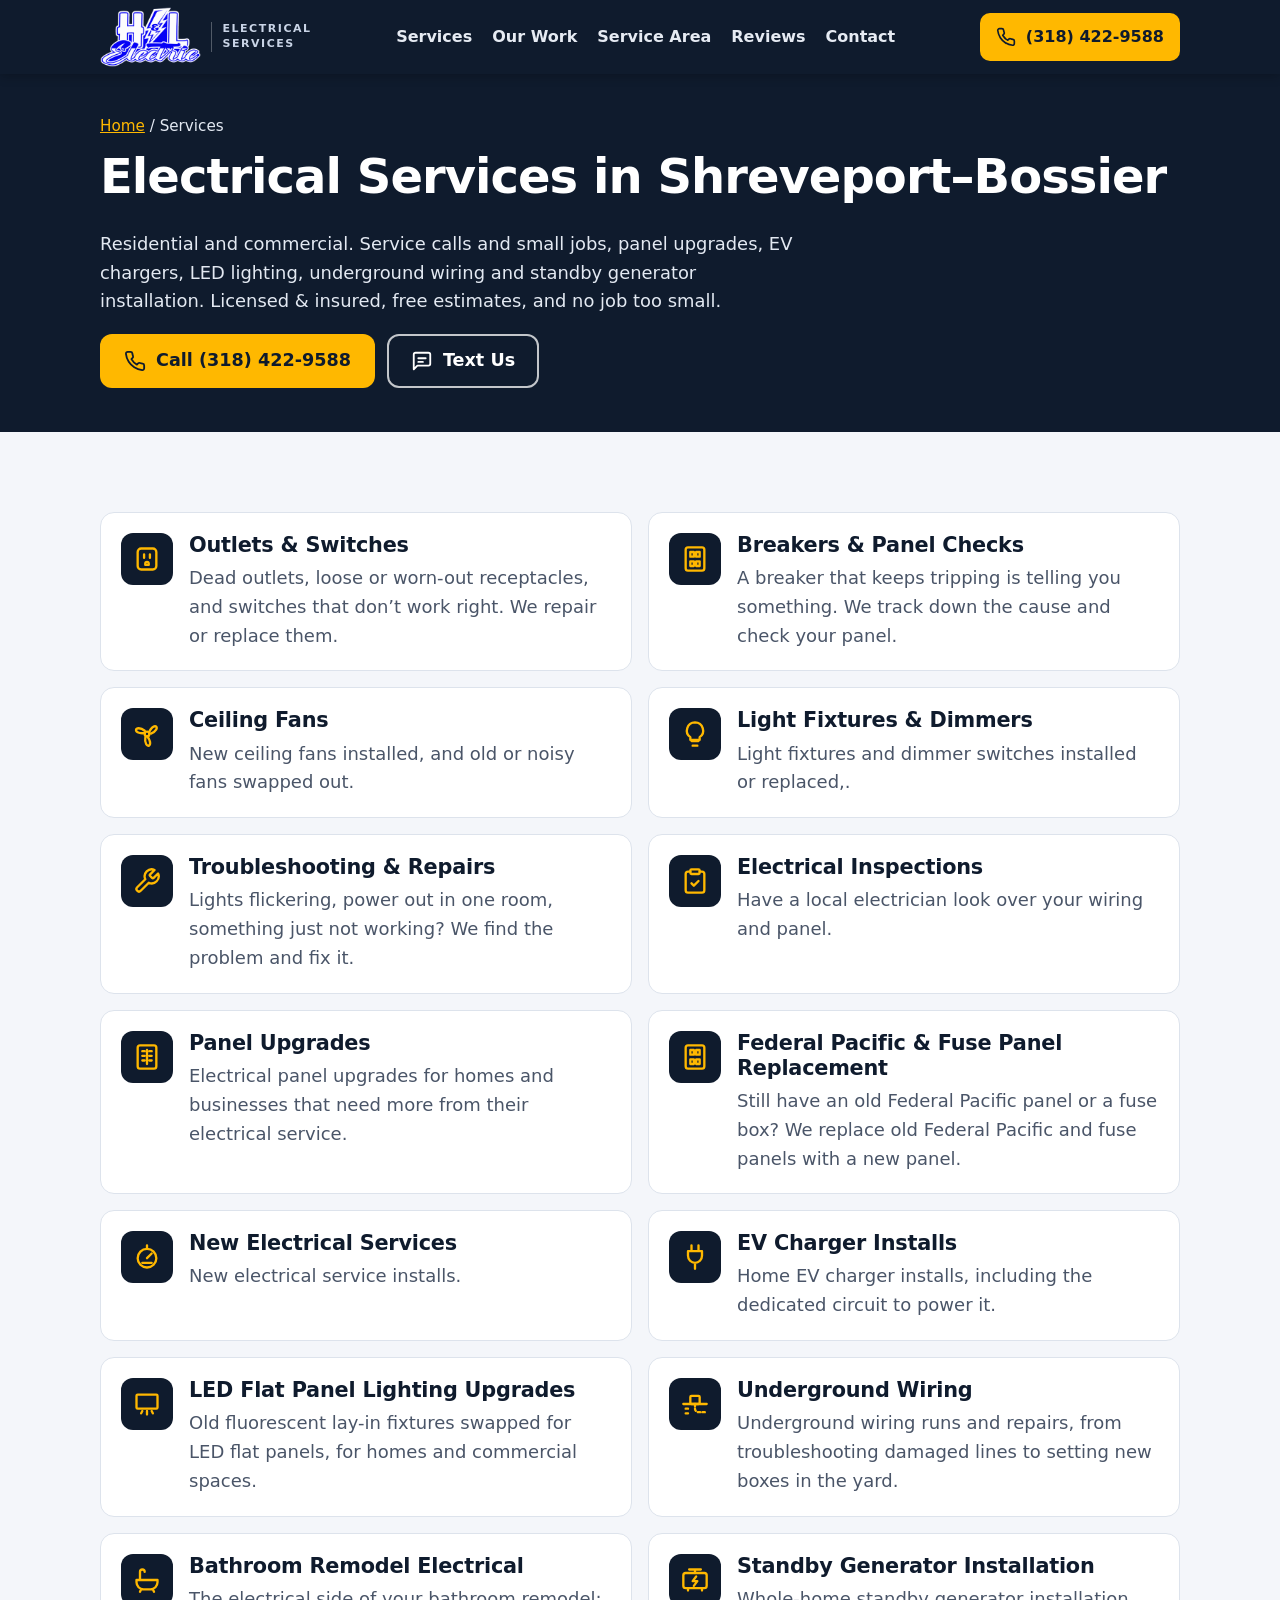
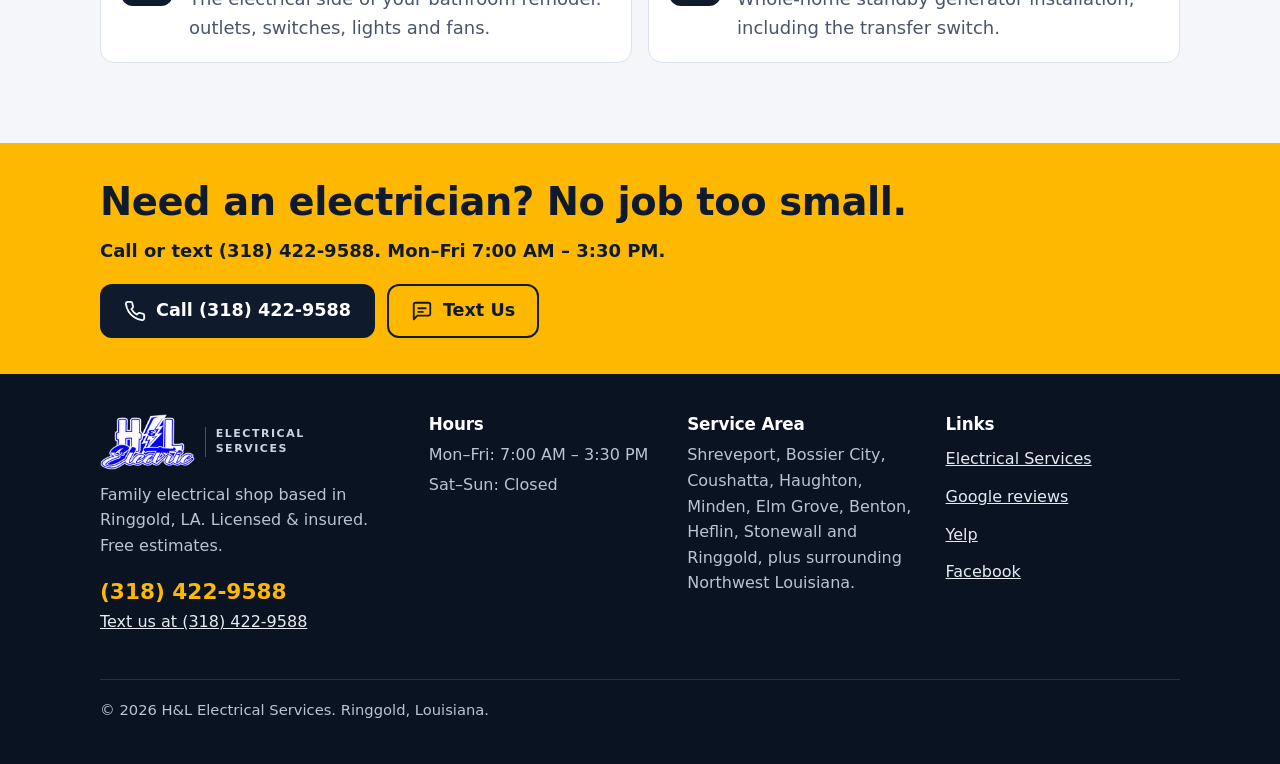
==== services/index.html @ 1caa9974 "H&L Electrical Services website" ====
<!doctype html>
<html lang="en">
<head>
<meta charset="utf-8">
<meta name="viewport" content="width=device-width, initial-scale=1">
<title>Electrical Services: Outlets, Breakers, Fans, Panels | H&amp;L Electrical</title>
<meta name="description" content="Licensed &amp; insured electrician for Shreveport, Bossier City, Ringgold &amp; NW Louisiana: outlets, breakers, ceiling fans, lighting, panel upgrades, EV chargers and underground wiring. Call (318) 422-9588.">
<link rel="canonical" href="https://hlelectricalservice.com/services/">
<meta name="theme-color" content="#0f1b2d">
<link rel="icon" href="../favicon.svg" type="image/svg+xml">
<link rel="apple-touch-icon" href="../apple-touch-icon.png">
<meta property="og:type" content="website">
<meta property="og:site_name" content="H&amp;L Electrical Services">
<meta property="og:locale" content="en_US">
<meta property="og:title" content="Electrical Services: Outlets, Breakers, Fans, Panels | H&amp;L Electrical">
<meta property="og:description" content="Licensed &amp; insured electrician for Shreveport, Bossier City, Ringgold &amp; NW Louisiana: outlets, breakers, ceiling fans, lighting, panel upgrades, EV chargers and underground wiring. Call (318) 422-9588.">
<meta property="og:url" content="https://hlelectricalservice.com/services/">
<meta property="og:image" content="https://hlelectricalservice.com/img/og-sunroom-lighting.jpg">
<meta property="og:image:width" content="1200">
<meta property="og:image:height" content="630">
<meta property="og:image:alt" content="Sunroom lighting by H&amp;L Electrical Services: recessed LED lights and a quatrefoil pendant chandelier in a stained wood ceiling, with a lantern sconce on green shiplap">
<meta name="twitter:card" content="summary_large_image">
<link rel="stylesheet" href="../styles.css">
</head>
<body>
<a class="skip" href="#main">Skip to content</a>
<svg xmlns="http://www.w3.org/2000/svg" style="display:none" aria-hidden="true">
  <symbol id="i-phone" viewBox="0 0 24 24"><path d="M22 16.92v3a2 2 0 0 1-2.18 2 19.79 19.79 0 0 1-8.63-3.07 19.5 19.5 0 0 1-6-6 19.79 19.79 0 0 1-3.07-8.67A2 2 0 0 1 4.11 2h3a2 2 0 0 1 2 1.72c.13.96.36 1.9.7 2.81a2 2 0 0 1-.45 2.11L8.09 9.91a16 16 0 0 0 6 6l1.27-1.27a2 2 0 0 1 2.11-.45c.91.34 1.85.57 2.81.7A2 2 0 0 1 22 16.92z"/></symbol>
  <symbol id="i-text" viewBox="0 0 24 24"><path d="M21 15a2 2 0 0 1-2 2H7l-4 4V5a2 2 0 0 1 2-2h14a2 2 0 0 1 2 2z"/><path d="M8 9h8M8 13h5"/></symbol>
  <symbol id="i-bolt" viewBox="0 0 24 24"><path d="M13 2 4 14h7l-2 8 11-13h-7l2-7z"/></symbol>
  <symbol id="i-outlet" viewBox="0 0 24 24"><rect x="4" y="3" width="16" height="18" rx="3"/><path d="M9.5 8v3M14.5 8v3M10.5 17v-1a1.5 1.5 0 0 1 3 0v1z"/></symbol>
  <symbol id="i-breaker" viewBox="0 0 24 24"><rect x="4" y="2" width="16" height="20" rx="2"/><path d="M8 6h3v4H8zM13 6h3v4h-3zM8 14h3v4H8zM13 14h3v4h-3z"/></symbol>
  <symbol id="i-fan" viewBox="0 0 24 24"><circle cx="12" cy="12" r="2"/><g id="blade"><path d="M13.7 10.6C15 7.5 17.6 4.6 19.6 5.5c1.9.9.1 4.6-4.2 6.2"/></g><use href="#blade" transform="rotate(120 12 12)"/><use href="#blade" transform="rotate(240 12 12)"/></symbol>
  <symbol id="i-bulb" viewBox="0 0 24 24"><path d="M9 18h6M10 22h4M12 2a7 7 0 0 0-4 12.7V17h8v-2.3A7 7 0 0 0 12 2z"/></symbol>
  <symbol id="i-wrench" viewBox="0 0 24 24"><path d="M14.7 6.3a1 1 0 0 0 0 1.4l1.6 1.6a1 1 0 0 0 1.4 0l3.77-3.77a6 6 0 0 1-7.94 7.94l-6.91 6.91a2.12 2.12 0 0 1-3-3l6.91-6.91a6 6 0 0 1 7.94-7.94l-3.76 3.76z"/></symbol>
  <symbol id="i-clipboard" viewBox="0 0 24 24"><path d="M16 4h2a2 2 0 0 1 2 2v14a2 2 0 0 1-2 2H6a2 2 0 0 1-2-2V6a2 2 0 0 1 2-2h2"/><rect x="8" y="2" width="8" height="4" rx="1"/><path d="m9 14 2 2 4-4"/></symbol>
  <symbol id="i-panel" viewBox="0 0 24 24"><rect x="4" y="2" width="16" height="20" rx="2"/><path d="M12 6v12M8 7h2M8 11h2M8 15h2M14 7h2M14 11h2M14 15h2"/></symbol>
  <symbol id="i-generator" viewBox="0 0 24 24"><rect x="2" y="6" width="20" height="13" rx="2"/><path d="M6 19v2M18 19v2M7 3h10M12 3v3"/><path d="m13 9-3 4h4l-3 4"/></symbol>
  <symbol id="i-check" viewBox="0 0 24 24"><path d="M20 6 9 17l-5-5"/></symbol>
  <symbol id="i-pin" viewBox="0 0 24 24"><path d="M20 10c0 6-8 12-8 12s-8-6-8-12a8 8 0 0 1 16 0z"/><circle cx="12" cy="10" r="3"/></symbol>
  <symbol id="i-clock" viewBox="0 0 24 24"><circle cx="12" cy="12" r="10"/><path d="M12 6v6l4 2"/></symbol>
  <symbol id="i-home" viewBox="0 0 24 24"><path d="M3 9.5 12 3l9 6.5V20a1 1 0 0 1-1 1h-5v-6H9v6H4a1 1 0 0 1-1-1z"/></symbol>
  <symbol id="i-tag" viewBox="0 0 24 24"><path d="M20.59 13.41 13.42 20.58a2 2 0 0 1-2.83 0L2 12V2h10l8.59 8.59a2 2 0 0 1 0 2.82z"/><circle cx="7" cy="7" r="1.5"/></symbol>
  <symbol id="i-sparkle" viewBox="0 0 24 24"><path d="M11 3l1.9 5.1L18 10l-5.1 1.9L11 17l-1.9-5.1L4 10l5.1-1.9zM19 15l.8 2 2 .8-2 .8-.8 2-.8-2-2-.8 2-.8z"/></symbol>
  <symbol id="i-thumb" viewBox="0 0 24 24"><path d="M7 10v11H4a1 1 0 0 1-1-1v-9a1 1 0 0 1 1-1zM7 10l4-8a3 3 0 0 1 3 3v4h5.5a2 2 0 0 1 2 2.3l-1.4 8a2 2 0 0 1-2 1.7H7"/></symbol>
  <symbol id="i-camera" viewBox="0 0 24 24"><path d="M22 18a2 2 0 0 1-2 2H4a2 2 0 0 1-2-2V8a2 2 0 0 1 2-2h3l2-3h6l2 3h3a2 2 0 0 1 2 2z"/><circle cx="12" cy="13" r="4"/></symbol>
  <symbol id="i-ev" viewBox="0 0 24 24"><path d="M9 2v5M15 2v5M6 7h12v4a6 6 0 0 1-12 0zM12 17v5"/></symbol>
  <symbol id="i-ledpanel" viewBox="0 0 24 24"><rect x="3" y="4" width="18" height="12" rx="1"/><path d="M7 20l1-2M12 21v-3M17 20l-1-2"/></symbol>
  <symbol id="i-underground" viewBox="0 0 24 24"><path d="M2 12h20"/><rect x="8" y="5" width="8" height="7" rx="1"/><path d="M12 12v4a3 3 0 0 0 3 3h7M4 16h2M4 20h4" stroke-dasharray="2 2"/></symbol>
  <symbol id="i-bath" viewBox="0 0 24 24"><path d="M3 12h18v2a6 6 0 0 1-6 6H9a6 6 0 0 1-6-6zM6 12V5a2 2 0 0 1 4 0M7 20l-1 2M17 20l1 2"/></symbol>
  <symbol id="i-meter" viewBox="0 0 24 24"><circle cx="12" cy="13" r="8"/><path d="M12 13l4-4M12 2v3M8 17h8"/></symbol>
  <symbol id="i-shield" viewBox="0 0 24 24"><path d="M12 22s8-4 8-10V5l-8-3-8 3v7c0 6 8 10 8 10z"/><path d="m9 12 2 2 4-4"/></symbol>
  <symbol id="i-quote" viewBox="0 0 24 24"><path d="M3 20c3 0 6-2 6-7V5H3v7h4c0 3-1 5-4 5zM14 20c3 0 6-2 6-7V5h-6v7h4c0 3-1 5-4 5z"/></symbol>
  <symbol id="i-arrow" viewBox="0 0 24 24"><path d="M5 12h14M13 5l7 7-7 7"/></symbol>
</svg>
<header class="site-header">
  <div class="wrap">
    <a class="brand" href="../" aria-label="H&amp;L Electrical Services home">
      <img class="brand-logo" src="../img/hl-electric-logo-reverse.png" width="95" height="56" alt="H&amp;L Electric logo">
      <span class="brand-tag">Electrical<br>Services</span>
    </a>
    <nav class="nav" aria-label="Main">
      <a href="../services/">Services</a>
      <a href="../#work">Our Work</a>
      <a href="../#area">Service Area</a>
      <a href="../#reviews">Reviews</a>
      <a href="../#contact">Contact</a>
    </nav>
    <a class="btn btn-call btn-sm header-call" href="tel:+13184229588" aria-label="Call (318) 422-9588"><svg class="icon" aria-hidden="true"><use href="#i-phone"/></svg><span class="call-long">(318) 422-9588</span><span class="call-short">Call Now</span></a>
  </div>
</header>

<main id="main">
<section class="page-hero">
  <div class="wrap">
    <p class="crumbs"><a href="../">Home</a> / Services</p>
    <h1>Electrical Services in Shreveport&ndash;Bossier</h1>
    <p class="lead">Residential and commercial. Service calls and small jobs, panel upgrades, EV chargers, LED lighting, underground wiring and standby generator installation. Licensed &amp; insured, free estimates, and no job too small.</p>
    <div class="btn-row">
      <a class="btn btn-call" href="tel:+13184229588"><svg class="icon" aria-hidden="true"><use href="#i-phone"/></svg>Call (318) 422-9588</a>
        <a class="btn btn-text" href="sms:+13184229588"><svg class="icon" aria-hidden="true"><use href="#i-text"/></svg>Text Us</a>
    </div>
  </div>
</section>
<section class="section section-soft">
  <div class="wrap">
    <ul class="detail-list">
      <li class="detail" id="outlets-switches"><span class="ic"><svg class="icon" aria-hidden="true"><use href="#i-outlet"/></svg></span><div><h2>Outlets &amp; Switches</h2><p>Dead outlets, loose or worn-out receptacles, and switches that don&rsquo;t work right. We repair or replace them.</p></div></li>
      <li class="detail" id="breakers-panels"><span class="ic"><svg class="icon" aria-hidden="true"><use href="#i-breaker"/></svg></span><div><h2>Breakers &amp; Panel Checks</h2><p>A breaker that keeps tripping is telling you something. We track down the cause and check your panel.</p></div></li>
      <li class="detail" id="ceiling-fans"><span class="ic"><svg class="icon" aria-hidden="true"><use href="#i-fan"/></svg></span><div><h2>Ceiling Fans</h2><p>New ceiling fans installed, and old or noisy fans swapped out.</p></div></li>
      <li class="detail" id="lighting"><span class="ic"><svg class="icon" aria-hidden="true"><use href="#i-bulb"/></svg></span><div><h2>Light Fixtures &amp; Dimmers</h2><p>Light fixtures and dimmer switches installed or replaced,.</p></div></li>
      <li class="detail" id="troubleshooting"><span class="ic"><svg class="icon" aria-hidden="true"><use href="#i-wrench"/></svg></span><div><h2>Troubleshooting &amp; Repairs</h2><p>Lights flickering, power out in one room, something just not working? We find the problem and fix it.</p></div></li>
      <li class="detail" id="inspections"><span class="ic"><svg class="icon" aria-hidden="true"><use href="#i-clipboard"/></svg></span><div><h2>Electrical Inspections</h2><p>Have a local electrician look over your wiring and panel.</p></div></li>
      <li class="detail" id="panel-upgrades"><span class="ic"><svg class="icon" aria-hidden="true"><use href="#i-panel"/></svg></span><div><h2>Panel Upgrades</h2><p>Electrical panel upgrades for homes and businesses that need more from their electrical service.</p></div></li>
      <li class="detail" id="old-panel-replacement"><span class="ic"><svg class="icon" aria-hidden="true"><use href="#i-breaker"/></svg></span><div><h2>Federal Pacific &amp; Fuse Panel Replacement</h2><p>Still have an old Federal Pacific panel or a fuse box? We replace old Federal Pacific and fuse panels with a new panel.</p></div></li>
      <li class="detail" id="new-electrical-service"><span class="ic"><svg class="icon" aria-hidden="true"><use href="#i-meter"/></svg></span><div><h2>New Electrical Services</h2><p>New electrical service installs.</p></div></li>
      <li class="detail" id="ev-chargers"><span class="ic"><svg class="icon" aria-hidden="true"><use href="#i-ev"/></svg></span><div><h2>EV Charger Installs</h2><p>Home EV charger installs, including the dedicated circuit to power it.</p></div></li>
      <li class="detail" id="led-flat-panels"><span class="ic"><svg class="icon" aria-hidden="true"><use href="#i-ledpanel"/></svg></span><div><h2>LED Flat Panel Lighting Upgrades</h2><p>Old fluorescent lay-in fixtures swapped for LED flat panels, for homes and commercial spaces.</p></div></li>
      <li class="detail" id="underground-wiring"><span class="ic"><svg class="icon" aria-hidden="true"><use href="#i-underground"/></svg></span><div><h2>Underground Wiring</h2><p>Underground wiring runs and repairs, from troubleshooting damaged lines to setting new boxes in the yard.</p></div></li>
      <li class="detail" id="bathroom-remodels"><span class="ic"><svg class="icon" aria-hidden="true"><use href="#i-bath"/></svg></span><div><h2>Bathroom Remodel Electrical</h2><p>The electrical side of your bathroom remodel: outlets, switches, lights and fans.</p></div></li>
      <li class="detail" id="generators"><span class="ic"><svg class="icon" aria-hidden="true"><use href="#i-generator"/></svg></span><div><h2>Standby Generator Installation</h2><p>Whole-home standby generator installation, including the transfer switch.</p></div></li>
    </ul>
  </div>
</section>

<section class="cta-band">
  <div class="wrap">
    <h2>Need an electrician? No job too small.</h2>
    <p>Call or text (318) 422-9588. Mon&ndash;Fri 7:00 AM &ndash; 3:30 PM.</p>
    <div class="btn-row">
      <a class="btn btn-dark" href="tel:+13184229588"><svg class="icon" aria-hidden="true"><use href="#i-phone"/></svg>Call (318) 422-9588</a>
      <a class="btn btn-text" href="sms:+13184229588"><svg class="icon" aria-hidden="true"><use href="#i-text"/></svg>Text Us</a>
    </div>
  </div>
</section>
</main>

<footer class="site-footer">
  <div class="wrap">
    <div class="foot-grid">
      <div>
        <p class="foot-logo"><img src="../img/hl-electric-logo-reverse.png" width="95" height="56" alt="H&amp;L Electric logo" loading="lazy"><span class="brand-tag">Electrical<br>Services</span></p>
        <p>Family electrical shop based in Ringgold, LA. Licensed &amp; insured. Free estimates.</p>
        <p><a class="foot-phone" href="tel:+13184229588">(318) 422-9588</a><br><a href="sms:+13184229588">Text us at (318) 422-9588</a></p>
      </div>
      <div>
        <h2>Hours</h2>
        <ul><li>Mon&ndash;Fri: 7:00 AM &ndash; 3:30 PM</li><li>Sat&ndash;Sun: Closed</li></ul>
      </div>
      <div>
        <h2>Service Area</h2>
        <p>Shreveport, Bossier City, Coushatta, Haughton, Minden, Elm Grove, Benton, Heflin, Stonewall and Ringgold, plus surrounding Northwest Louisiana.</p>
      </div>
      <div>
        <h2>Links</h2>
        <ul>
          <li><a href="../services/">Electrical Services</a></li>
          <li><a href="https://www.google.com/search?q=H%26L+Electrical+services+Ringgold+LA">Google reviews</a></li>
          <li><a href="https://www.yelp.com/biz/qieBR1wpQ4EQdDz_W6c1lA">Yelp</a></li>
          <li><a href="https://www.facebook.com/61559461616417">Facebook</a></li>
        </ul>
      </div>
    </div>
    <p class="copy">&copy; 2026 H&amp;L Electrical Services. Ringgold, Louisiana.</p>
  </div>
</footer>
</body>
</html>
---- styles.css ----
/* H&L Electrical Services — site styles
   Colors: edit these variables to re-theme the whole site. */
:root{
  --navy:#0f1b2d;
  --navy-2:#16263f;
  --navy-3:#21365a;
  --amber:#ffb800;
  --amber-2:#ffcb3d;
  --ink:#1b2433;
  --muted:#4a5568;
  --line:#dde3ec;
  --bg-soft:#f4f6fa;
  --white:#fff;
  --radius:14px;
  --wrap:1120px;
  --font:system-ui,-apple-system,"Segoe UI",Roboto,"Helvetica Neue",Arial,sans-serif;
}
*,*::before,*::after{box-sizing:border-box}
html{-webkit-text-size-adjust:100%;scroll-behavior:smooth}
@media (prefers-reduced-motion:reduce){html{scroll-behavior:auto}}
body{margin:0;font-family:var(--font);font-size:18px;line-height:1.6;color:var(--ink);background:var(--white)}
img{max-width:100%;height:auto;display:block}
a{color:#1a3bc4}
a:hover{color:#063a7a}
a[href^="tel:"],a[href^="sms:"]{white-space:nowrap}
.more-link{display:inline-flex;align-items:center;gap:6px;font-weight:700;padding:8px 0}
:focus-visible{outline:3px solid var(--amber);outline-offset:3px}
h1,h2,h3{line-height:1.2;margin:0 0 .5em;color:var(--navy)}
h1{font-size:clamp(2rem,6.4vw,3.4rem);letter-spacing:-.02em}
h2{font-size:clamp(1.65rem,4.6vw,2.4rem);letter-spacing:-.01em}
h3{font-size:1.2rem}
p{margin:0 0 1em}
.wrap{max-width:var(--wrap);margin:0 auto;padding:0 20px}
.icon{width:1.25em;height:1.25em;flex:none;fill:none;stroke:currentColor;stroke-width:2;stroke-linecap:round;stroke-linejoin:round}
.skip{position:absolute;left:-999px;top:0;background:var(--amber);color:var(--navy);padding:10px 14px;z-index:100;font-weight:700}
.skip:focus{left:10px;top:10px}
section[id]{scroll-margin-top:84px}

/* ---------- Header ---------- */
.site-header{position:sticky;top:0;z-index:50;background:var(--navy);color:var(--white);box-shadow:0 2px 10px rgba(0,0,0,.25)}
.site-header .wrap{display:flex;align-items:center;justify-content:space-between;gap:12px;min-height:66px}
.brand{display:flex;align-items:center;gap:10px;color:var(--white);text-decoration:none;line-height:1.05}
.brand:hover{color:var(--white)}
.brand-logo{height:52px;width:auto;flex:none;display:block}
.brand-tag{border-left:1px solid rgba(255,255,255,.28);padding-left:10px;font-size:.6875rem;font-weight:700;letter-spacing:.14em;text-transform:uppercase;line-height:1.35;color:#c9d4e6;white-space:nowrap}
@media (max-width:359px){.site-header .brand-tag{display:none}}
.call-short{display:none}
@media (max-width:419px){.call-long{display:none}.call-short{display:inline}}
@media (min-width:960px){.brand-logo{height:60px}.site-header .wrap{min-height:74px}}
.nav{display:none}
.nav a{color:#e6ebf3;text-decoration:none;font-weight:600;font-size:1rem;padding:10px 2px;white-space:nowrap}
.nav a:hover{color:var(--amber)}
.header-call{white-space:nowrap}
@media (min-width:1080px){
  .nav{display:flex;gap:16px}
}

/* ---------- Buttons ---------- */
.btn{display:inline-flex;align-items:center;justify-content:center;gap:10px;min-height:54px;padding:12px 22px;border-radius:12px;font-weight:800;font-size:1.1rem;text-decoration:none;border:2px solid transparent;transition:background-color .15s,color .15s,border-color .15s;line-height:1.2}
.btn-call{background:var(--amber);color:var(--navy)}
.btn-call:hover{background:var(--amber-2);color:var(--navy)}
.btn-text{background:transparent;color:var(--white);border-color:rgba(255,255,255,.75)}
.btn-text:hover{background:var(--white);color:var(--navy)}
.btn-dark{background:var(--navy);color:var(--white)}
.btn-dark:hover{background:var(--navy-3);color:var(--white)}
.btn-outline{background:transparent;color:var(--navy);border-color:var(--navy)}
.btn-outline:hover{background:var(--navy);color:var(--white)}
.btn-sm{min-height:48px;padding:8px 14px;font-size:1rem;border-radius:10px}
.btn-row{display:flex;flex-wrap:wrap;gap:12px}
.btn-row .btn{flex:1 1 220px}
@media (min-width:700px){.btn-row .btn{flex:0 0 auto}}

/* ---------- Hero ---------- */
.hero{background:var(--navy);color:#e9eef6;padding:44px 0 52px;position:relative;overflow:hidden}
.hero h1{color:var(--white);max-width:21ch}
.hero h1 .hl{color:var(--amber)}
.hero .lead{font-size:1.15rem;max-width:44rem;margin-bottom:1.5em}
.hero-bg{position:absolute;inset:0;z-index:0}
.hero-bg img{width:100%;height:100%;object-fit:cover;object-position:60% 30%}
.hero::after{content:"";position:absolute;inset:0;z-index:1;background:linear-gradient(180deg,rgba(10,19,34,.74) 0%,rgba(10,19,34,.84) 40%,rgba(10,19,34,.94) 100%)}
.hero .wrap{position:relative;z-index:2}
@media (min-width:800px){
  .hero-bg{left:40%}
  .hero-bg img{object-position:50% 45%}
  .hero::after{background:linear-gradient(90deg,#0f1b2d 0%,#0f1b2d 40%,rgba(15,27,45,.80) 52%,rgba(15,27,45,.35) 75%,rgba(15,27,45,.25) 100%)}
}
.eyebrow{display:inline-flex;align-items:center;gap:8px;font-size:.95rem;font-weight:700;color:var(--amber);text-transform:uppercase;letter-spacing:.06em;margin-bottom:12px}
.hero-meta{display:flex;flex-wrap:wrap;gap:8px 20px;margin-top:22px;font-size:1rem;color:#c9d3e2}
.hero-meta span{display:inline-flex;align-items:center;gap:8px}
.hero-meta .icon{color:var(--amber)}
@media (min-width:960px){.hero{padding:84px 0 92px}}

/* ---------- Trust strip ---------- */
.trust{background:var(--amber);color:var(--navy)}
.trust ul{list-style:none;margin:0;padding:14px 0;display:grid;grid-template-columns:1fr 1fr;gap:8px 12px;font-weight:800;font-size:.98rem}
.trust li{display:flex;align-items:center;gap:8px}
@media (min-width:860px){.trust ul{display:flex;justify-content:space-between}}

/* ---------- Sections ---------- */
.section{padding:56px 0}
.section-soft{background:var(--bg-soft)}
.section-dark{background:var(--navy);color:#e3e9f2}
.section-dark h2,.section-dark h3{color:var(--white)}
.section-dark a:not(.btn){color:var(--amber)}
.section-head{max-width:46rem;margin-bottom:28px}
.section-head p{color:var(--muted);font-size:1.1rem}
.section-dark .section-head p{color:#c9d3e2}
.kicker{display:block;font-size:.9rem;font-weight:800;text-transform:uppercase;letter-spacing:.08em;color:#8a5a00;margin-bottom:6px}
.section-dark .kicker{color:var(--amber)}
@media (min-width:960px){.section{padding:80px 0}}

/* ---------- Cards ---------- */
.cards{list-style:none;margin:0;padding:0;display:grid;grid-template-columns:1fr 1fr;gap:12px}
.card{background:var(--white);border:1px solid var(--line);border-radius:var(--radius);padding:18px 14px;display:flex;flex-direction:column;gap:10px}
.card .ic{width:48px;height:48px;border-radius:12px;background:var(--navy);color:var(--amber);display:grid;place-items:center}
.card .ic .icon{width:26px;height:26px}
.card h3{margin:0;font-size:1.05rem}
.card p{margin:0;color:var(--muted);font-size:.98rem;line-height:1.45}
@media (min-width:700px){.cards{grid-template-columns:repeat(3,1fr);gap:16px}.card{padding:22px}.card h3{font-size:1.15rem}}
.after-cards{margin-top:28px;display:flex;flex-wrap:wrap;align-items:center;gap:12px 20px}
.after-cards p{margin:0;font-weight:700}

/* ---------- Bigger jobs ---------- */
.sub-head{margin:36px 0 14px;font-size:1.3rem}
.mini-cards{list-style:none;margin:0;padding:0;display:grid;grid-template-columns:1fr 1fr;gap:10px}
.mini-cards a{display:flex;align-items:center;gap:10px;min-height:56px;height:100%;padding:10px 12px;font-size:.95rem;border:1px solid var(--line);border-radius:12px;background:var(--bg-soft);color:var(--navy);font-weight:700;text-decoration:none;line-height:1.3}
.mini-cards a:hover{border-color:var(--navy)}
.mini-cards .icon{width:24px;height:24px;color:#8a5a00}
@media (min-width:600px){.mini-cards a{font-size:1rem;gap:12px;padding:10px 14px}}
@media (min-width:960px){.mini-cards{grid-template-columns:repeat(4,1fr)}}

/* ---------- Gallery ---------- */
.job-head{margin:0 0 14px}
.job-head h3{font-size:1.3rem;margin-bottom:.3em}
.job-head p{margin:0;color:var(--muted)}
.gallery{list-style:none;margin:0;padding:0;display:grid;grid-template-columns:1fr 1fr;gap:10px}
.tile figure{margin:0;position:relative;height:100%;border-radius:12px;overflow:hidden;background:var(--navy);display:flex;flex-direction:column}
.tile a{display:block;flex:1;min-height:0}
.tile picture{display:block;height:100%}
.tile img{width:100%;height:100%;object-fit:cover}
.gallery-sun .tile img{aspect-ratio:3/4}
.gallery-sun .tile.lead{grid-column:span 2}
.gallery-more .tile.sq img{aspect-ratio:1/1}
.gallery-more .tile.sq:first-child{grid-column:span 2}
.gallery-more .tile.wide{grid-column:span 2}
.gallery-more .tile.wide img{aspect-ratio:4/3}
.tile figcaption{padding:8px 10px;color:#e6ebf3;font-size:.9rem;line-height:1.3}
.tile figcaption b{color:var(--amber)}
@media (min-width:800px){
  .gallery{gap:14px}
  .gallery-sun{grid-template-columns:repeat(4,1fr)}
  .gallery-sun .tile.lead{grid-column:span 2;grid-row:span 2}
  .gallery-sun .tile.lead picture{position:absolute;inset:0}
  .gallery-sun .tile.lead img{aspect-ratio:auto}
  .gallery-more{grid-template-columns:repeat(6,1fr)}
  .gallery-more .tile.sq,.gallery-more .tile.sq:first-child{grid-column:span 2}
  .gallery-more .tile.wide{grid-column:span 3}
  .tile figure{display:block}
  .tile figcaption{position:absolute;left:0;right:0;bottom:0;background:rgba(10,19,34,.86);font-size:.95rem;padding:10px 14px}
}

/* ---------- Area ---------- */
.towns{list-style:none;margin:0;padding:0;display:flex;flex-wrap:wrap;gap:10px}
.towns li{background:var(--white);border:1px solid var(--line);border-radius:999px;padding:8px 16px;font-weight:700;color:var(--navy);display:inline-flex;align-items:center;gap:6px}
.towns li .icon{color:#b07800;width:1.05em;height:1.05em}
.towns li.home{background:var(--navy);color:var(--white);border-color:var(--navy)}
.towns li.home .icon{color:var(--amber)}
.area-note{margin-top:18px;color:var(--muted)}

/* ---------- Why ---------- */
.why{list-style:none;margin:0;padding:0;display:grid;gap:14px}
.why li{display:flex;gap:14px;align-items:flex-start;background:var(--navy-2);border-radius:var(--radius);padding:18px}
.why .ic{width:46px;height:46px;border-radius:50%;background:var(--amber);color:var(--navy);display:grid;place-items:center;flex:none}
.why h3{margin:0 0 4px;font-size:1.15rem}
.why p{margin:0;color:#c9d3e2;font-size:1rem}
@media (min-width:800px){.why{grid-template-columns:1fr 1fr;gap:18px}}

/* ---------- Reviews ---------- */
.stars-big{color:#b07800;letter-spacing:2px;display:block;font-size:1.3rem;margin-bottom:4px}
.quotes{display:grid;gap:16px}
.quote{margin:0;background:var(--bg-soft);border:1px solid var(--line);border-left:4px solid var(--amber);border-radius:var(--radius);padding:20px}
.q-stars{color:#b07800;letter-spacing:2px;font-size:1.1rem}
.quote blockquote{margin:8px 0 12px}
.quote blockquote p{margin:0;font-size:1.02rem;line-height:1.55}
.quote figcaption{font-weight:800;color:var(--navy)}
.quote figcaption span{font-weight:500;color:var(--muted)}
@media (min-width:900px){.quotes{grid-template-columns:repeat(3,1fr)}}
.reviews{display:grid;gap:12px}
.review-link{display:flex;align-items:center;gap:14px;padding:18px;border:1px solid var(--line);border-radius:var(--radius);text-decoration:none;color:var(--navy);background:var(--white);font-weight:700;min-height:72px}
.review-link:hover{border-color:var(--navy);color:var(--navy)}
.review-link small{display:block;font-weight:500;color:var(--muted);font-size:.95rem}
.review-link .badge{width:44px;height:44px;border-radius:10px;display:grid;place-items:center;color:var(--white);font-weight:900;font-size:1.2rem;flex:none}
.review-link .arrow{margin-left:auto;color:var(--muted)}
.stars{color:#b07800;letter-spacing:2px}
@media (min-width:800px){.reviews{grid-template-columns:repeat(3,1fr)}}

/* ---------- Contact ---------- */
.contact-grid{display:grid;gap:28px}
.contact-actions .btn{width:100%;font-size:1.2rem;min-height:62px}
.contact-actions .btn + .btn{margin-top:12px}
.photo-tip{margin-top:18px;background:var(--navy-2);border-left:4px solid var(--amber);border-radius:10px;padding:14px 16px;color:#dfe6f0}
.photo-tip a{font-weight:800}
.info-block{background:var(--navy-2);border-radius:var(--radius);padding:22px}
.info-block h3{display:flex;align-items:center;gap:10px;font-size:1.15rem}
.info-block h3 .icon{color:var(--amber)}
.info-block + .info-block{margin-top:14px}
.hours{width:100%;border-collapse:collapse;font-size:1.05rem}
.hours th,.hours td{padding:6px 0;text-align:left;border-bottom:1px solid rgba(255,255,255,.12)}
.hours td{text-align:right;color:var(--white);font-weight:700}
.hours th{font-weight:600;color:#c9d3e2}
.info-block p{margin:0;color:#c9d3e2}
@media (min-width:900px){.contact-grid{grid-template-columns:1fr 1fr;gap:48px;align-items:start}}

/* ---------- Detail pages ---------- */
.page-hero{background:var(--navy);color:#e3e9f2;padding:40px 0 44px}
.page-hero h1{color:var(--white);font-size:clamp(1.9rem,5.5vw,3rem)}
.page-hero .lead{font-size:1.12rem;max-width:44rem}
.crumbs{font-size:.95rem;margin-bottom:10px}
.badges{display:flex;flex-wrap:wrap;align-items:center;gap:8px;font-weight:700;color:var(--amber)}
.crumbs a{color:var(--amber)}
.detail-list{display:grid;gap:16px;list-style:none;margin:0;padding:0}
.detail{display:flex;gap:16px;align-items:flex-start;background:var(--white);border:1px solid var(--line);border-radius:var(--radius);padding:20px}
.detail .ic{width:52px;height:52px;border-radius:12px;background:var(--navy);color:var(--amber);display:grid;place-items:center;flex:none}
.detail .ic .icon{width:28px;height:28px}
.detail h2{font-size:1.3rem;margin-bottom:.3em}
.detail p{margin:0;color:var(--muted)}
@media (min-width:800px){.detail-list{grid-template-columns:1fr 1fr}}
.cta-band{background:var(--amber);color:var(--navy);padding:36px 0}
.cta-band h2{margin-bottom:.3em}
.cta-band p{margin-bottom:1em;font-weight:600}
.cta-band .btn-text{color:var(--navy);border-color:var(--navy)}
.cta-band .btn-text:hover{background:var(--navy);color:var(--white)}

/* ---------- Footer ---------- */
.site-footer{background:#0a1322;color:#b9c4d4;padding:40px 0 28px;font-size:1rem}
.site-footer a{color:#e6ebf3}
.site-footer a:hover{color:var(--amber)}
.foot-grid{display:grid;gap:24px}
.foot-grid h2{font-size:1.05rem;color:var(--white);margin-bottom:.5em}
.foot-grid ul{list-style:none;margin:0;padding:0}
.foot-grid li{margin:0 0 4px}
.foot-grid li a{display:inline-block;padding:4px 0}
.foot-logo{margin:0 0 12px}
.foot-logo{display:flex;align-items:center;gap:10px}
.foot-logo img{height:56px;width:auto}
.foot-phone{font-size:1.35rem;font-weight:800;color:var(--amber)!important;text-decoration:none}
.copy{border-top:1px solid rgba(255,255,255,.12);margin-top:28px;padding-top:18px;font-size:.92rem}
@media (min-width:800px){.foot-grid{grid-template-columns:1.3fr 1fr 1fr 1fr}}
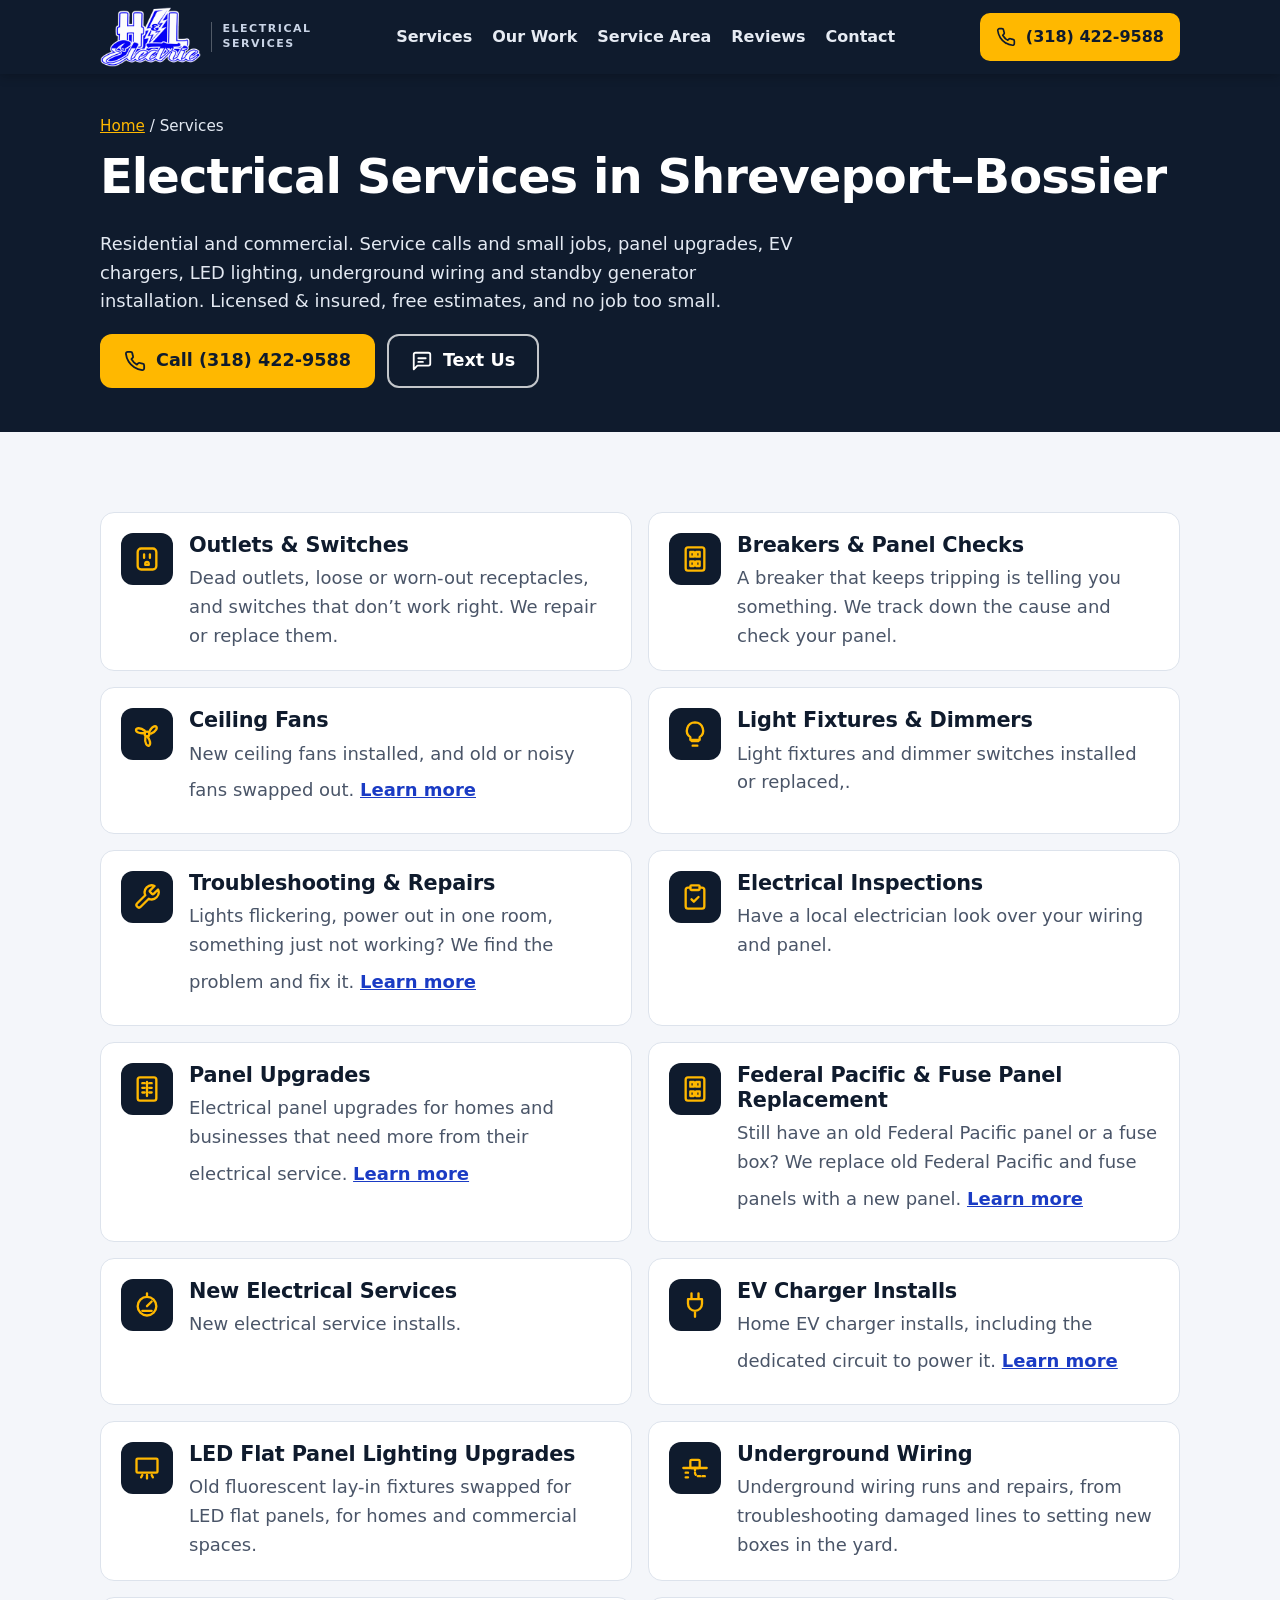
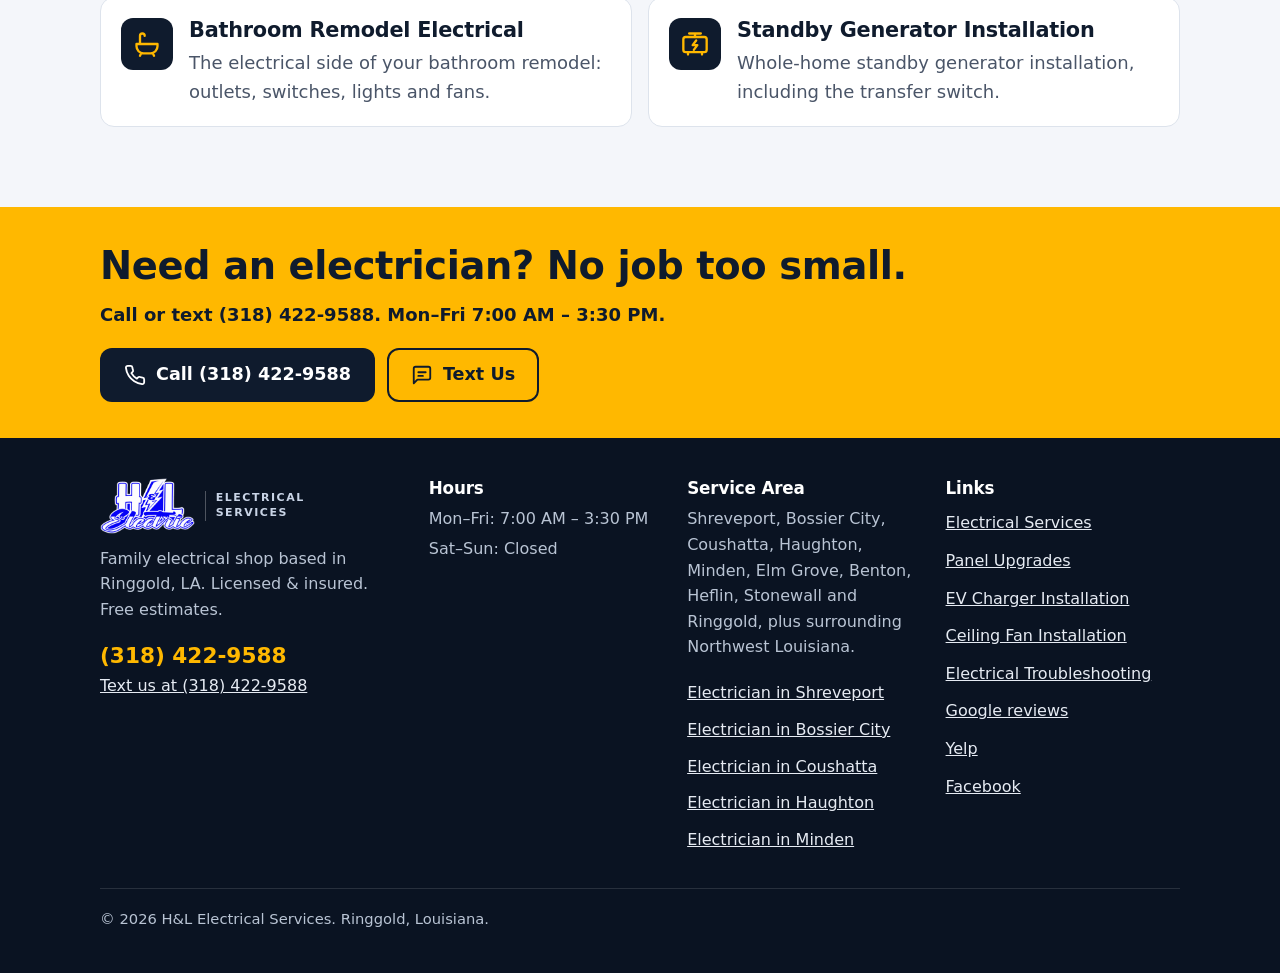
==== commit 873f22f7: "Add town and service pages (SEO), link from nav/footer, update sitemap" ====
--- a/services/index.html
+++ b/services/index.html
@@ -87,14 +87,14 @@
     <ul class="detail-list">
       <li class="detail" id="outlets-switches"><span class="ic"><svg class="icon" aria-hidden="true"><use href="#i-outlet"/></svg></span><div><h2>Outlets &amp; Switches</h2><p>Dead outlets, loose or worn-out receptacles, and switches that don&rsquo;t work right. We repair or replace them.</p></div></li>
       <li class="detail" id="breakers-panels"><span class="ic"><svg class="icon" aria-hidden="true"><use href="#i-breaker"/></svg></span><div><h2>Breakers &amp; Panel Checks</h2><p>A breaker that keeps tripping is telling you something. We track down the cause and check your panel.</p></div></li>
-      <li class="detail" id="ceiling-fans"><span class="ic"><svg class="icon" aria-hidden="true"><use href="#i-fan"/></svg></span><div><h2>Ceiling Fans</h2><p>New ceiling fans installed, and old or noisy fans swapped out.</p></div></li>
+      <li class="detail" id="ceiling-fans"><span class="ic"><svg class="icon" aria-hidden="true"><use href="#i-fan"/></svg></span><div><h2>Ceiling Fans</h2><p>New ceiling fans installed, and old or noisy fans swapped out. <a class="more-link" href="../ceiling-fan-installation/">Learn more</a></p></div></li>
       <li class="detail" id="lighting"><span class="ic"><svg class="icon" aria-hidden="true"><use href="#i-bulb"/></svg></span><div><h2>Light Fixtures &amp; Dimmers</h2><p>Light fixtures and dimmer switches installed or replaced,.</p></div></li>
-      <li class="detail" id="troubleshooting"><span class="ic"><svg class="icon" aria-hidden="true"><use href="#i-wrench"/></svg></span><div><h2>Troubleshooting &amp; Repairs</h2><p>Lights flickering, power out in one room, something just not working? We find the problem and fix it.</p></div></li>
+      <li class="detail" id="troubleshooting"><span class="ic"><svg class="icon" aria-hidden="true"><use href="#i-wrench"/></svg></span><div><h2>Troubleshooting &amp; Repairs</h2><p>Lights flickering, power out in one room, something just not working? We find the problem and fix it. <a class="more-link" href="../electrical-troubleshooting/">Learn more</a></p></div></li>
       <li class="detail" id="inspections"><span class="ic"><svg class="icon" aria-hidden="true"><use href="#i-clipboard"/></svg></span><div><h2>Electrical Inspections</h2><p>Have a local electrician look over your wiring and panel.</p></div></li>
-      <li class="detail" id="panel-upgrades"><span class="ic"><svg class="icon" aria-hidden="true"><use href="#i-panel"/></svg></span><div><h2>Panel Upgrades</h2><p>Electrical panel upgrades for homes and businesses that need more from their electrical service.</p></div></li>
-      <li class="detail" id="old-panel-replacement"><span class="ic"><svg class="icon" aria-hidden="true"><use href="#i-breaker"/></svg></span><div><h2>Federal Pacific &amp; Fuse Panel Replacement</h2><p>Still have an old Federal Pacific panel or a fuse box? We replace old Federal Pacific and fuse panels with a new panel.</p></div></li>
+      <li class="detail" id="panel-upgrades"><span class="ic"><svg class="icon" aria-hidden="true"><use href="#i-panel"/></svg></span><div><h2>Panel Upgrades</h2><p>Electrical panel upgrades for homes and businesses that need more from their electrical service. <a class="more-link" href="../panel-upgrades/">Learn more</a></p></div></li>
+      <li class="detail" id="old-panel-replacement"><span class="ic"><svg class="icon" aria-hidden="true"><use href="#i-breaker"/></svg></span><div><h2>Federal Pacific &amp; Fuse Panel Replacement</h2><p>Still have an old Federal Pacific panel or a fuse box? We replace old Federal Pacific and fuse panels with a new panel. <a class="more-link" href="../panel-upgrades/">Learn more</a></p></div></li>
       <li class="detail" id="new-electrical-service"><span class="ic"><svg class="icon" aria-hidden="true"><use href="#i-meter"/></svg></span><div><h2>New Electrical Services</h2><p>New electrical service installs.</p></div></li>
-      <li class="detail" id="ev-chargers"><span class="ic"><svg class="icon" aria-hidden="true"><use href="#i-ev"/></svg></span><div><h2>EV Charger Installs</h2><p>Home EV charger installs, including the dedicated circuit to power it.</p></div></li>
+      <li class="detail" id="ev-chargers"><span class="ic"><svg class="icon" aria-hidden="true"><use href="#i-ev"/></svg></span><div><h2>EV Charger Installs</h2><p>Home EV charger installs, including the dedicated circuit to power it. <a class="more-link" href="../ev-charger-installation/">Learn more</a></p></div></li>
       <li class="detail" id="led-flat-panels"><span class="ic"><svg class="icon" aria-hidden="true"><use href="#i-ledpanel"/></svg></span><div><h2>LED Flat Panel Lighting Upgrades</h2><p>Old fluorescent lay-in fixtures swapped for LED flat panels, for homes and commercial spaces.</p></div></li>
       <li class="detail" id="underground-wiring"><span class="ic"><svg class="icon" aria-hidden="true"><use href="#i-underground"/></svg></span><div><h2>Underground Wiring</h2><p>Underground wiring runs and repairs, from troubleshooting damaged lines to setting new boxes in the yard.</p></div></li>
       <li class="detail" id="bathroom-remodels"><span class="ic"><svg class="icon" aria-hidden="true"><use href="#i-bath"/></svg></span><div><h2>Bathroom Remodel Electrical</h2><p>The electrical side of your bathroom remodel: outlets, switches, lights and fans.</p></div></li>
@@ -130,11 +130,16 @@
       <div>
         <h2>Service Area</h2>
         <p>Shreveport, Bossier City, Coushatta, Haughton, Minden, Elm Grove, Benton, Heflin, Stonewall and Ringgold, plus surrounding Northwest Louisiana.</p>
+        <ul class="foot-towns"><li><a href="../electrician-shreveport/">Electrician in Shreveport</a></li><li><a href="../electrician-bossier-city/">Electrician in Bossier City</a></li><li><a href="../electrician-coushatta/">Electrician in Coushatta</a></li><li><a href="../electrician-haughton/">Electrician in Haughton</a></li><li><a href="../electrician-minden/">Electrician in Minden</a></li></ul>
       </div>
       <div>
         <h2>Links</h2>
         <ul>
           <li><a href="../services/">Electrical Services</a></li>
+          <li><a href="../panel-upgrades/">Panel Upgrades</a></li>
+          <li><a href="../ev-charger-installation/">EV Charger Installation</a></li>
+          <li><a href="../ceiling-fan-installation/">Ceiling Fan Installation</a></li>
+          <li><a href="../electrical-troubleshooting/">Electrical Troubleshooting</a></li>
           <li><a href="https://www.google.com/search?q=H%26L+Electrical+services+Ringgold+LA">Google reviews</a></li>
           <li><a href="https://www.yelp.com/biz/qieBR1wpQ4EQdDz_W6c1lA">Yelp</a></li>
           <li><a href="https://www.facebook.com/61559461616417">Facebook</a></li>
--- a/styles.css
+++ b/styles.css
@@ -141,7 +141,8 @@
 .gallery-sun .tile img{aspect-ratio:3/4}
 .gallery-sun .tile.lead{grid-column:span 2}
 .gallery-more .tile.sq img{aspect-ratio:1/1}
-.gallery-more .tile.sq:first-child{grid-column:span 2}
+.gallery-more .tile.ev{grid-column:span 2}
+.gallery-more img[src*="patio-fan-vaulted-ceiling"]{object-position:50% 100%}
 .gallery-more .tile.wide{grid-column:span 2}
 .gallery-more .tile.wide img{aspect-ratio:4/3}
 .tile figcaption{padding:8px 10px;color:#e6ebf3;font-size:.9rem;line-height:1.3}
@@ -152,9 +153,10 @@
   .gallery-sun .tile.lead{grid-column:span 2;grid-row:span 2}
   .gallery-sun .tile.lead picture{position:absolute;inset:0}
   .gallery-sun .tile.lead img{aspect-ratio:auto}
-  .gallery-more{grid-template-columns:repeat(6,1fr)}
-  .gallery-more .tile.sq,.gallery-more .tile.sq:first-child{grid-column:span 2}
-  .gallery-more .tile.wide{grid-column:span 3}
+  .gallery-more{grid-template-columns:repeat(12,1fr)}
+  .gallery-more .tile.sq{grid-column:span 4}
+  .gallery-more .tile.ev{grid-column:span 4}
+  .gallery-more .tile.wide{grid-column:span 4}
   .tile figure{display:block}
   .tile figcaption{position:absolute;left:0;right:0;bottom:0;background:rgba(10,19,34,.86);font-size:.95rem;padding:10px 14px}
 }
@@ -246,3 +248,16 @@
 .foot-phone{font-size:1.35rem;font-weight:800;color:var(--amber)!important;text-decoration:none}
 .copy{border-top:1px solid rgba(255,255,255,.12);margin-top:28px;padding-top:18px;font-size:.92rem}
 @media (min-width:800px){.foot-grid{grid-template-columns:1.3fr 1fr 1fr 1fr}}
+
+/* local SEO pages */
+.seo-grid{display:grid;gap:28px}
+@media(min-width:900px){.seo-grid{grid-template-columns:minmax(0,1fr) 320px;align-items:start}}
+.prose{max-width:46rem}.prose h2{font-size:1.45rem;margin:1.2em 0 .4em}.prose h2:first-child{margin-top:0}.prose p,.prose li{line-height:1.65}.prose ul{padding-left:1.2em}
+.seo-side{display:grid;gap:16px}.seo-side .info-block + .info-block{margin-top:0}.seo-side .info-block h3{color:var(--white)}.seo-side .info-block a{color:var(--amber)}.seo-side .info-block .btn-call{color:inherit}.seo-side .contact-actions{display:grid;gap:10px;margin-top:10px}
+.seo-side .foot-phone{font-size:1.3rem;font-weight:800}
+.seo-quote{max-width:46rem;margin:28px auto 0}
+.seo-links{display:grid;gap:24px}@media(min-width:800px){.seo-links{grid-template-columns:1fr 1fr}}
+.seo-links ul{list-style:none;padding:0;display:flex;flex-wrap:wrap;gap:10px}.seo-links a{display:inline-block;padding:8px 14px;border:1px solid var(--line);border-radius:999px;font-weight:600}
+.foot-towns{list-style:none;padding:0;margin-top:.6em}.foot-towns li{margin:.2em 0}
+.towns a{color:inherit}
+@media(min-width:800px){.gallery-more.n4 .tile.sq{grid-column:span 3}.gallery-more.n2 .tile.sq{grid-column:span 5}.gallery-more.n2 .tile.sq:first-child{grid-column:2/span 5}.gallery-more.n1 .tile.sq{grid-column:4/span 6}}
